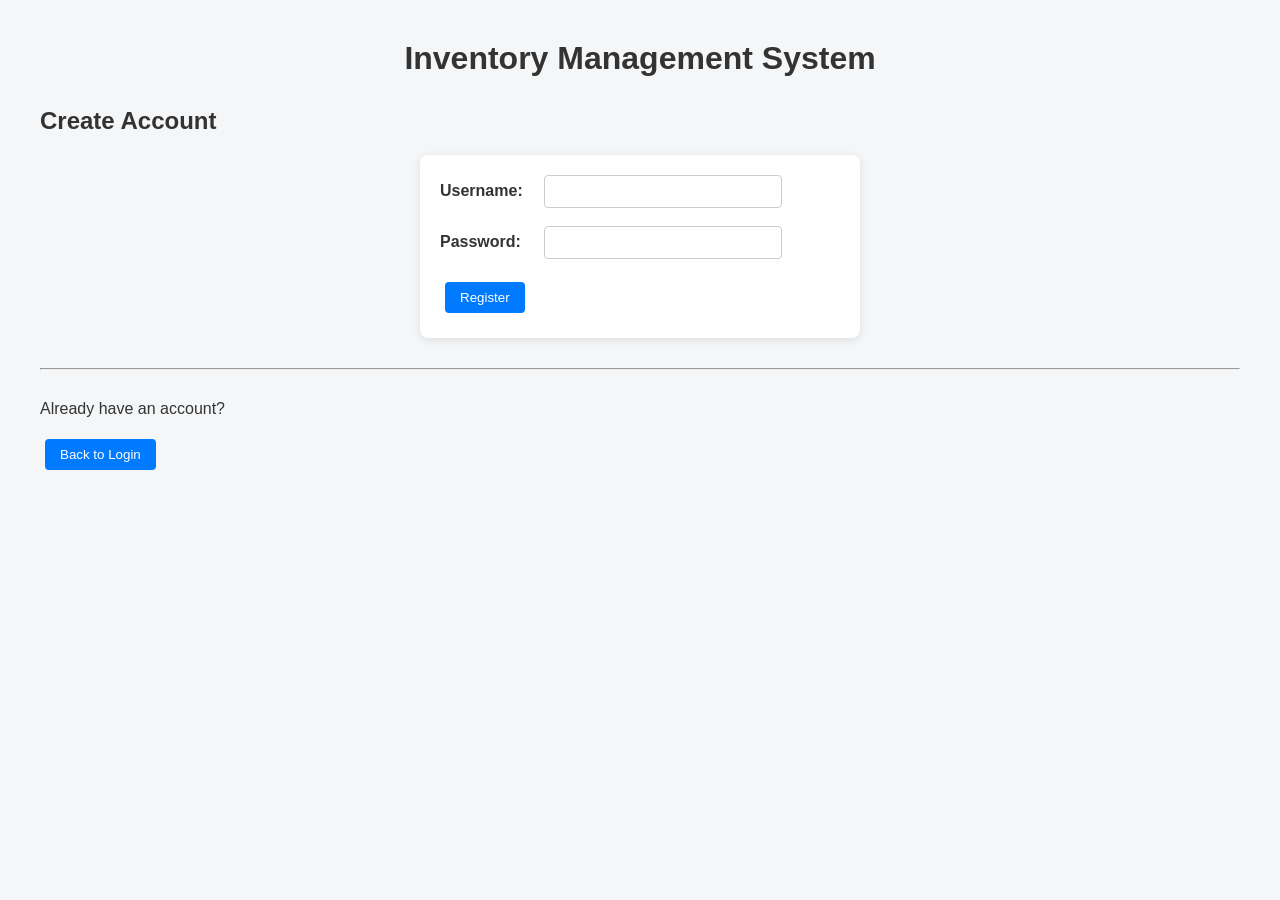
==== templates/register.html @ 545a4395 "Update inventory authentication and product numbering" ====
<!DOCTYPE html>
<html>

<head>

    <title>Register - Inventory Management</title>

    <link rel="stylesheet" href="/static/style.css">

</head>

<body>

    <div class="auth-box">

        <h1>Inventory Management System</h1>

        <h2>Create Account</h2>


        <form id="registerForm">

            <label>Username:</label>

            <input
                type="text"
                id="registerUsername"
                required
            >

            <br><br>


            <label>Password:</label>

            <input
                type="password"
                id="registerPassword"
                required
            >

            <br><br>


            <button type="submit">
                Register
            </button>

        </form>


        <p id="registerMessage"></p>


        <hr>


        <p>
            Already have an account?
        </p>


        <button
            type="button"
            id="backToLoginButton"
        >
            Back to Login
        </button>

    </div>


    <script>

        // ==========================================
        // REGISTRATION
        // ==========================================

        document
            .getElementById("registerForm")
            .addEventListener(
                "submit",
                async function(event) {

                    event.preventDefault();


                    const username =
                        document
                            .getElementById(
                                "registerUsername"
                            )
                            .value
                            .trim();


                    const password =
                        document
                            .getElementById(
                                "registerPassword"
                            )
                            .value;


                    const message =
                        document
                            .getElementById(
                                "registerMessage"
                            );


                    message.textContent =
                        "Creating account...";


                    try {

                        const response =
                            await fetch(
                                "/register",
                                {
                                    method: "POST",

                                    headers: {
                                        "Content-Type":
                                            "application/json"
                                    },

                                    body: JSON.stringify({
                                        username: username,
                                        password: password
                                    })
                                }
                            );


                        const data =
                            await response.json();


                        // Registration failed
                        if (!response.ok) {

                            message.textContent =
                                data.detail ||
                                "Registration failed.";

                            return;
                        }


                        // Registration successful
                        message.textContent =
                            "Registration successful!";


                        document
                            .getElementById(
                                "registerForm"
                            )
                            .reset();


                        // Go to login
                        setTimeout(
                            function() {

                                window.location.href =
                                    "/login-page";

                            },
                            1000
                        );


                    } catch(error) {

                        console.error(error);

                        message.textContent =
                            "Unable to connect to server.";

                    }

                }
            );


        // ==========================================
        // BACK TO LOGIN
        // ==========================================

        document
            .getElementById("backToLoginButton")
            .addEventListener(
                "click",
                function() {

                    window.location.href =
                        "/login-page";

                }
            );

    </script>

</body>

</html>
---- static/style.css ----
/* ==============================
   General Page Styling
   ============================== */

body {
    font-family: Arial, sans-serif;
    margin: 40px;
    background-color: #f4f6f8;
    color: #333;
}


/* ==============================
   Main Heading
   ============================== */

h1 {
    text-align: center;
    margin-bottom: 30px;
}


/* ==============================
   Section Headings
   ============================== */

h2 {
    margin-top: 25px;
}


/* Center Add / Update heading */

.form-title {
    text-align: center;
    margin-top: 25px;
    margin-bottom: 20px;
}


/* ==============================
   Product Form
   ============================== */

form {
    background-color: white;
    padding: 20px;
    width: 400px;
    margin: 0 auto 30px auto;
    border-radius: 8px;
    box-shadow: 0 2px 8px rgba(0, 0, 0, 0.1);
}


/* ==============================
   Labels
   ============================== */

label {
    display: inline-block;
    width: 100px;
    font-weight: bold;
}


/* ==============================
   Input Fields
   ============================== */

input {
    padding: 8px;
    width: 220px;
    border: 1px solid #ccc;
    border-radius: 4px;
}


/* ==============================
   Buttons
   ============================== */

button {
    padding: 8px 15px;
    margin: 5px;
    border: none;
    border-radius: 4px;
    cursor: pointer;
    background-color: #007bff;
    color: white;
}


/* Button Hover */

button:hover {
    opacity: 0.85;
}


/* ==============================
   Horizontal Line
   ============================== */

hr {
    margin: 30px 0;
}


/* ==============================
   Product Table
   ============================== */

table {
    width: 100%;
    background-color: white;
    border-collapse: collapse;
    box-shadow: 0 2px 8px rgba(0, 0, 0, 0.1);
}


/* Table Cells */

th,
td {
    padding: 12px;
    text-align: center;
    border: 1px solid #ddd;
}


/* Table Header */

th {
    background-color: #e9ecef;
    font-weight: bold;
}
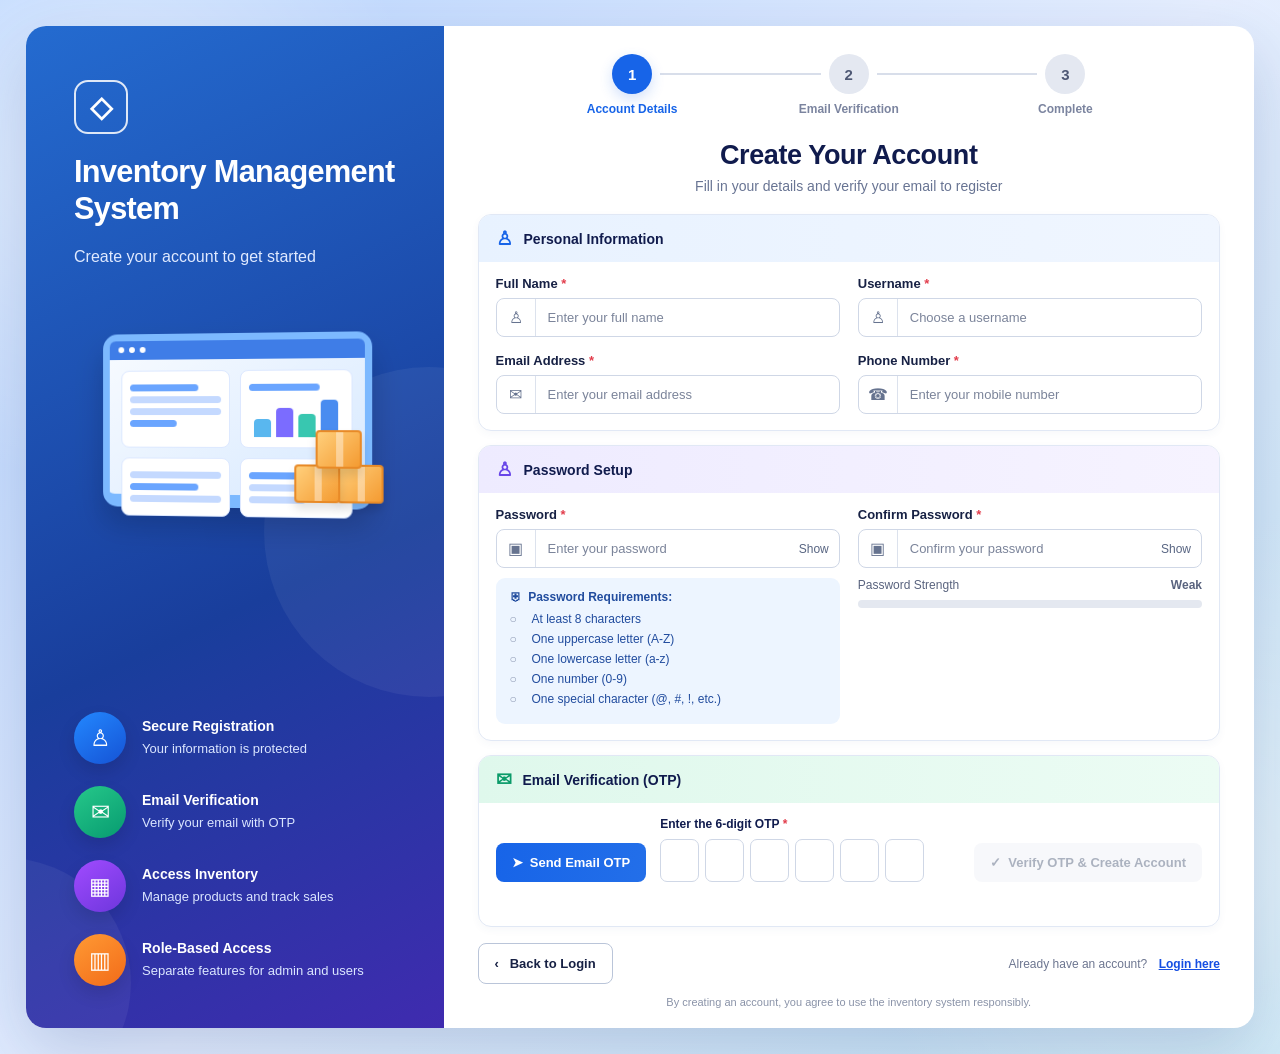
==== commit c3678e0d: "Add email OTP registration" ====
--- a/templates/register.html
+++ b/templates/register.html
@@ -1,209 +1,720 @@
 <!DOCTYPE html>
-<html>
-
+<html lang="en">
 <head>
-
-    <title>Register - Inventory Management</title>
-
-    <link rel="stylesheet" href="/static/style.css">
-
+    <meta charset="UTF-8">
+    <meta name="viewport" content="width=device-width, initial-scale=1.0">
+    <title>Create Account | Inventory Management System</title>
+    <style>
+        :root {
+            --blue: #1764e8;
+            --blue-dark: #173f9f;
+            --navy: #101b4d;
+            --muted: #687493;
+            --border: #dce3f0;
+            --panel: #f7f9ff;
+            --green: #0b9b69;
+        }
+
+        * { box-sizing: border-box; }
+
+        body {
+            margin: 0;
+            min-height: 100vh;
+            padding: 26px;
+            display: flex;
+            align-items: center;
+            justify-content: center;
+            background:
+                radial-gradient(circle at 8% 15%, rgba(255,255,255,.65), transparent 22%),
+                radial-gradient(circle at 94% 82%, rgba(255,255,255,.55), transparent 24%),
+                linear-gradient(135deg, #b8d5ff 0%, #e7efff 52%, #c4e5f5 100%);
+            color: var(--navy);
+            font-family: Inter, "Segoe UI", Arial, sans-serif;
+        }
+
+        .register-shell {
+            width: min(1250px, 100%);
+            min-height: 760px;
+            display: grid;
+            grid-template-columns: 34% 66%;
+            overflow: hidden;
+            border-radius: 20px;
+            background: #fff;
+            box-shadow: 0 24px 70px rgba(31, 63, 130, .22);
+        }
+
+        .welcome-panel {
+            position: relative;
+            overflow: hidden;
+            padding: 54px 48px 42px;
+            color: #fff;
+            background: linear-gradient(155deg, #246bd0 0%, #193e9c 57%, #3f2baf 100%);
+            display: flex;
+            flex-direction: column;
+        }
+
+        .welcome-panel::before,
+        .welcome-panel::after {
+            content: "";
+            position: absolute;
+            border-radius: 50%;
+            background: rgba(255,255,255,.055);
+            pointer-events: none;
+        }
+        .welcome-panel::before { width: 330px; height: 330px; right: -150px; top: 34%; }
+        .welcome-panel::after { width: 250px; height: 250px; left: -145px; bottom: -80px; }
+
+        .brand-icon {
+            width: 54px;
+            height: 54px;
+            display: grid;
+            place-items: center;
+            margin-bottom: 20px;
+            border: 2px solid rgba(255,255,255,.85);
+            border-radius: 14px;
+            font-size: 29px;
+            font-weight: 700;
+        }
+
+        .welcome-panel h1 {
+            max-width: 360px;
+            margin: 0;
+            font-size: clamp(27px, 2.4vw, 35px);
+            line-height: 1.2;
+            letter-spacing: -.7px;
+        }
+
+        .welcome-subtitle {
+            margin: 16px 0 0;
+            color: #e0eaff;
+            font-size: 16px;
+            line-height: 1.6;
+        }
+
+        .illustration {
+            position: relative;
+            z-index: 1;
+            min-height: 230px;
+            margin: 36px 0 28px;
+            display: flex;
+            align-items: center;
+            justify-content: center;
+        }
+
+        .dashboard-art {
+            position: relative;
+            width: 270px;
+            height: 175px;
+            border: 7px solid #7cb9ff;
+            border-bottom-width: 13px;
+            border-radius: 15px;
+            background: linear-gradient(145deg, #f8fbff, #d7e9ff);
+            box-shadow: 0 18px 30px rgba(0,0,0,.18);
+            transform: perspective(600px) rotateY(-5deg);
+        }
+        .dashboard-art::before {
+            content: "";
+            position: absolute;
+            left: 0; right: 0; top: 0;
+            height: 19px;
+            background: #3f7de7;
+            border-radius: 6px 6px 0 0;
+        }
+        .window-dots {
+            position: absolute;
+            z-index: 2;
+            top: 6px; left: 9px;
+            display: flex; gap: 5px;
+        }
+        .window-dots span { width: 6px; height: 6px; border-radius: 50%; background: #fff; }
+        .art-grid {
+            position: absolute;
+            inset: 30px 12px 12px;
+            display: grid;
+            grid-template-columns: 1fr 1fr;
+            gap: 10px;
+        }
+        .art-card {
+            border-radius: 8px;
+            background: #fff;
+            border: 1px solid #dce8ff;
+            padding: 8px;
+        }
+        .art-line { height: 7px; margin: 5px 0; border-radius: 5px; background: #c4d9ff; }
+        .art-line.blue { background: #6aa5ff; width: 75%; }
+        .art-bars { height: 43px; display: flex; align-items: end; gap: 5px; padding: 2px 5px; }
+        .art-bars span { flex: 1; border-radius: 4px 4px 0 0; background: #59b7ef; }
+        .art-bars span:nth-child(1) { height: 45%; }
+        .art-bars span:nth-child(2) { height: 75%; background: #7b6cff; }
+        .art-bars span:nth-child(3) { height: 58%; background: #38c7b0; }
+        .art-bars span:nth-child(4) { height: 95%; background: #498cf0; }
+        .box-stack {
+            position: absolute;
+            right: -18px;
+            bottom: -7px;
+            width: 100px;
+            height: 72px;
+        }
+        .box-stack span {
+            position: absolute;
+            width: 45px; height: 38px;
+            background: linear-gradient(135deg, #ffcf7b, #f49b32);
+            border: 2px solid #e88a27;
+            border-radius: 4px;
+            box-shadow: 0 6px 10px rgba(0,0,0,.12);
+        }
+        .box-stack span::after { content: ""; position: absolute; top: 0; bottom: 0; left: 18px; width: 7px; background: rgba(255,255,255,.4); }
+        .box-stack span:nth-child(1) { right: 0; bottom: 0; }
+        .box-stack span:nth-child(2) { right: 42px; bottom: 0; }
+        .box-stack span:nth-child(3) { right: 21px; bottom: 34px; }
+
+        .benefits { position: relative; z-index: 1; display: grid; gap: 22px; margin-top: auto; }
+        .benefit { display: flex; align-items: center; gap: 16px; }
+        .benefit-icon {
+            flex: 0 0 52px;
+            height: 52px;
+            display: grid;
+            place-items: center;
+            border-radius: 50%;
+            font-size: 23px;
+            background: linear-gradient(145deg, #2388ff, #1553d5);
+            box-shadow: 0 8px 18px rgba(0,0,0,.12);
+        }
+        .benefit:nth-child(2) .benefit-icon { background: linear-gradient(145deg, #26c88a, #079b70); }
+        .benefit:nth-child(3) .benefit-icon { background: linear-gradient(145deg, #a14bff, #6d36dc); }
+        .benefit:nth-child(4) .benefit-icon { background: linear-gradient(145deg, #ff9a34, #f26b19); }
+        .benefit strong { display: block; font-size: 14px; margin-bottom: 5px; }
+        .benefit span:last-child { color: #dbe6ff; font-size: 13px; line-height: 1.4; }
+
+        .form-panel { padding: 28px 34px 20px; min-width: 0; }
+        .progress {
+            display: grid;
+            grid-template-columns: 1fr 1fr 1fr;
+            max-width: 650px;
+            margin: 0 auto 24px;
+        }
+        .progress-step { position: relative; text-align: center; color: #7b849f; font-size: 12px; font-weight: 600; }
+        .progress-step:not(:last-child)::after {
+            content: "";
+            position: absolute;
+            height: 2px;
+            background: #d8deea;
+            left: calc(50% + 28px);
+            right: calc(-50% + 28px);
+            top: 19px;
+        }
+        .step-number {
+            position: relative;
+            z-index: 1;
+            width: 40px; height: 40px;
+            display: grid;
+            place-items: center;
+            margin: 0 auto 8px;
+            border-radius: 50%;
+            background: #e4e8f1;
+            color: #4e5874;
+            font-size: 15px;
+        }
+        .progress-step.active { color: var(--blue); }
+        .progress-step.active .step-number { background: var(--blue); color: white; box-shadow: 0 5px 14px #1764e833; }
+        .progress-step.done .step-number { background: #d8f8e9; color: #087d55; }
+        .form-heading { text-align: center; margin-bottom: 20px; }
+        .form-heading h2 { font-size: 27px; margin: 0 0 7px; letter-spacing: -.4px; }
+        .form-heading p { margin: 0; color: var(--muted); font-size: 14px; }
+
+        .section-card {
+            margin-bottom: 14px;
+            border: 1px solid #e1e8f5;
+            border-radius: 13px;
+            overflow: hidden;
+            box-shadow: 0 3px 9px rgba(42, 76, 140, .04);
+        }
+        .section-title {
+            display: flex;
+            align-items: center;
+            gap: 11px;
+            padding: 12px 17px;
+            font-size: 14px;
+            font-weight: 750;
+            background: linear-gradient(90deg, #e8f2ff, #f0f6ff);
+        }
+        .section-title .section-symbol { font-size: 19px; color: var(--blue); }
+        .password-section .section-title { background: linear-gradient(90deg, #eeebff, #f6f3ff); }
+        .password-section .section-symbol { color: #6846e8; }
+        .otp-section .section-title { background: linear-gradient(90deg, #dff8ec, #ecfcf4); }
+        .otp-section .section-symbol { color: var(--green); }
+        .section-body { padding: 14px 17px 16px; }
+        .field-grid { display: grid; grid-template-columns: 1fr 1fr; gap: 16px 18px; }
+        .field { min-width: 0; }
+        .field label { display: block; margin-bottom: 7px; font-size: 13px; font-weight: 650; color: #172144; }
+        .required { color: #e23c4b; }
+        .input-wrap { display: flex; align-items: center; min-width: 0; border: 1px solid #cfd7e6; border-radius: 8px; background: #fff; transition: border .18s, box-shadow .18s; }
+        .input-wrap:focus-within { border-color: #4384f5; box-shadow: 0 0 0 3px #4384f51c; }
+        .input-icon { width: 39px; align-self: stretch; display: grid; place-items: center; flex: 0 0 39px; border-right: 1px solid #dce2ed; color: #66738f; font-size: 16px; }
+        .input-wrap input { width: 100%; min-width: 0; padding: 11px 12px; border: 0; outline: 0; background: transparent; color: #152044; font: inherit; font-size: 13px; }
+        .input-wrap input::placeholder { color: #7b849a; }
+        .show-password { border: 0; background: transparent; color: #586582; padding: 8px 10px; cursor: pointer; font-size: 12px; }
+        .password-details { display: grid; grid-template-columns: 1fr 1fr; gap: 18px; margin-top: 10px; }
+        .requirements { border-radius: 9px; padding: 12px 14px; background: #edf5ff; color: #214c9e; font-size: 12px; }
+        .requirements-title { font-weight: 750; margin-bottom: 8px; }
+        .requirement { display: flex; gap: 9px; align-items: center; margin: 6px 0; }
+        .requirement .check { width: 13px; font-weight: 800; color: #8995b0; }
+        .requirement.valid .check { color: #079968; }
+        .strength-head { display: flex; justify-content: space-between; color: #59637e; font-size: 12px; margin-bottom: 8px; }
+        .strength-track { height: 8px; border-radius: 99px; overflow: hidden; background: #e4e8f0; }
+        .strength-fill { width: 0; height: 100%; border-radius: inherit; background: #e45a65; transition: width .2s; }
+        .password-match { margin-top: 8px; min-height: 16px; font-size: 12px; color: #d33c4b; }
+
+        .otp-controls { display: grid; grid-template-columns: auto 1fr auto; gap: 14px; align-items: end; }
+        .btn { display: inline-flex; align-items: center; justify-content: center; gap: 8px; border: 0; border-radius: 8px; padding: 12px 16px; font-weight: 700; font-size: 13px; cursor: pointer; transition: transform .15s, box-shadow .15s, opacity .15s; }
+        .btn:hover:not(:disabled) { transform: translateY(-1px); box-shadow: 0 6px 15px rgba(23,100,232,.18); }
+        .btn:disabled { cursor: not-allowed; opacity: .48; }
+        .btn-primary { background: linear-gradient(100deg, #1764e8, #236fe9); color: white; }
+        .btn-light { color: #52607c; background: #f0f2f7; }
+        .otp-label { display: block; font-size: 12px; font-weight: 700; margin-bottom: 8px; }
+        .otp-inputs { display: flex; gap: 6px; }
+        .otp-inputs input { width: 39px; height: 43px; border: 1px solid #cfd7e6; border-radius: 7px; text-align: center; font-size: 18px; font-weight: 700; color: #16234b; outline: none; }
+        .otp-inputs input:focus { border-color: var(--blue); box-shadow: 0 0 0 3px #1764e81a; }
+        .status-message { min-height: 18px; margin: 10px 0 0; font-size: 12px; line-height: 1.45; }
+        .status-message.error { color: #c72f42; }
+        .status-message.success { color: #087f58; }
+        .status-message.info { color: #53617e; }
+        .form-footer { display: flex; align-items: center; justify-content: space-between; gap: 12px; padding-top: 2px; }
+        .btn-back { border: 1px solid #bac5d9; color: #172144; background: #fff; }
+        .login-note { font-size: 12px; color: #6d7690; text-align: right; }
+        .login-note a { color: #154ee2; font-weight: 700; margin-left: 8px; }
+        a { text-decoration: underline; }
+        .fine-print { margin: 12px 0 0; text-align: center; color: #8a93a8; font-size: 11px; }
+
+        @media (max-width: 1050px) {
+            body { padding: 16px; align-items: flex-start; }
+            .register-shell { grid-template-columns: 30% 70%; }
+            .welcome-panel { padding: 38px 25px; }
+            .form-panel { padding: 24px 22px 18px; }
+            .otp-controls { grid-template-columns: 1fr; }
+            .otp-controls .btn { width: 100%; }
+            .otp-inputs { justify-content: flex-start; }
+        }
+        @media (max-width: 760px) {
+            body { padding: 0; background: #edf3ff; }
+            .register-shell { display: block; border-radius: 0; min-height: 100vh; }
+            .welcome-panel { padding: 25px 24px; }
+            .brand-icon { width: 43px; height: 43px; font-size: 23px; margin-bottom: 12px; }
+            .welcome-panel h1 { font-size: 25px; }
+            .welcome-subtitle { margin-top: 8px; }
+            .illustration { min-height: 150px; margin: 20px 0; transform: scale(.82); }
+            .benefits { grid-template-columns: 1fr 1fr; gap: 15px; margin-top: 0; }
+            .benefit { gap: 10px; align-items: flex-start; }
+            .benefit-icon { flex-basis: 40px; height: 40px; font-size: 18px; }
+            .benefit strong { font-size: 12px; }
+            .benefit span:last-child { font-size: 11px; }
+            .form-panel { padding: 23px 16px; }
+            .form-heading h2 { font-size: 24px; }
+            .field-grid, .password-details { grid-template-columns: 1fr; gap: 14px; }
+            .otp-inputs { gap: 7px; }
+            .otp-inputs input { width: min(12vw, 43px); height: 43px; }
+            .form-footer { align-items: flex-start; flex-direction: column; }
+            .login-note { text-align: left; }
+        }
+    </style>
 </head>
-
 <body>
-
-    <div class="auth-box">
-
-        <h1>Inventory Management System</h1>
-
-        <h2>Create Account</h2>
-
-
-        <form id="registerForm">
-
-            <label>Username:</label>
-
-            <input
-                type="text"
-                id="registerUsername"
-                required
-            >
-
-            <br><br>
-
-
-            <label>Password:</label>
-
-            <input
-                type="password"
-                id="registerPassword"
-                required
-            >
-
-            <br><br>
-
-
-            <button type="submit">
-                Register
-            </button>
-
-        </form>
-
-
-        <p id="registerMessage"></p>
-
-
-        <hr>
-
-
-        <p>
-            Already have an account?
-        </p>
-
-
-        <button
-            type="button"
-            id="backToLoginButton"
-        >
-            Back to Login
-        </button>
-
-    </div>
-
+    <main class="register-shell">
+        <aside class="welcome-panel">
+            <div class="brand-icon" aria-hidden="true">◇</div>
+            <h1>Inventory Management System</h1>
+            <p class="welcome-subtitle">Create your account to get started</p>
+
+            <div class="illustration" aria-hidden="true">
+                <div class="dashboard-art">
+                    <div class="window-dots"><span></span><span></span><span></span></div>
+                    <div class="art-grid">
+                        <div class="art-card">
+                            <div class="art-line blue"></div><div class="art-line"></div><div class="art-line"></div>
+                            <div class="art-line blue" style="width:52%"></div>
+                        </div>
+                        <div class="art-card"><div class="art-line blue"></div><div class="art-bars"><span></span><span></span><span></span><span></span></div></div>
+                        <div class="art-card"><div class="art-line"></div><div class="art-line blue"></div><div class="art-line"></div></div>
+                        <div class="art-card"><div class="art-line blue"></div><div class="art-line"></div><div class="art-line" style="width:60%"></div></div>
+                    </div>
+                    <div class="box-stack"><span></span><span></span><span></span></div>
+                </div>
+            </div>
+
+            <div class="benefits">
+                <div class="benefit">
+                    <div class="benefit-icon">♙</div>
+                    <div><strong>Secure Registration</strong><span>Your information is protected</span></div>
+                </div>
+                <div class="benefit">
+                    <div class="benefit-icon">✉</div>
+                    <div><strong>Email Verification</strong><span>Verify your email with OTP</span></div>
+                </div>
+                <div class="benefit">
+                    <div class="benefit-icon">▦</div>
+                    <div><strong>Access Inventory</strong><span>Manage products and track sales</span></div>
+                </div>
+                <div class="benefit">
+                    <div class="benefit-icon">▥</div>
+                    <div><strong>Role-Based Access</strong><span>Separate features for admin and users</span></div>
+                </div>
+            </div>
+        </aside>
+
+        <section class="form-panel">
+            <div class="progress" aria-label="Registration progress">
+                <div class="progress-step active" id="step1"><div class="step-number">1</div><span>Account Details</span></div>
+                <div class="progress-step" id="step2"><div class="step-number">2</div><span>Email Verification</span></div>
+                <div class="progress-step" id="step3"><div class="step-number">3</div><span>Complete</span></div>
+            </div>
+
+            <header class="form-heading">
+                <h2>Create Your Account</h2>
+                <p>Fill in your details and verify your email to register</p>
+            </header>
+
+            <form id="registerForm" novalidate>
+                <section class="section-card">
+                    <div class="section-title"><span class="section-symbol">♙</span>Personal Information</div>
+                    <div class="section-body">
+                        <div class="field-grid">
+                            <div class="field">
+                                <label for="fullName">Full Name <span class="required">*</span></label>
+                                <div class="input-wrap"><span class="input-icon">♙</span><input id="fullName" name="full_name" type="text" placeholder="Enter your full name" autocomplete="name" maxlength="100" required></div>
+                            </div>
+                            <div class="field">
+                                <label for="registerUsername">Username <span class="required">*</span></label>
+                                <div class="input-wrap"><span class="input-icon">♙</span><input id="registerUsername" name="username" type="text" placeholder="Choose a username" autocomplete="username" maxlength="50" required></div>
+                            </div>
+                            <div class="field">
+                                <label for="registerEmail">Email Address <span class="required">*</span></label>
+                                <div class="input-wrap"><span class="input-icon">✉</span><input id="registerEmail" name="email" type="email" placeholder="Enter your email address" autocomplete="email" maxlength="255" required></div>
+                            </div>
+                            <div class="field">
+                                <label for="registerPhone">Phone Number <span class="required">*</span></label>
+                                <div class="input-wrap"><span class="input-icon">☎</span><input id="registerPhone" name="phone" type="tel" placeholder="Enter your mobile number" autocomplete="tel" inputmode="tel" maxlength="20" required></div>
+                            </div>
+                        </div>
+                    </div>
+                </section>
+
+                <section class="section-card password-section">
+                    <div class="section-title"><span class="section-symbol">♙</span>Password Setup</div>
+                    <div class="section-body">
+                        <div class="field-grid">
+                            <div class="field">
+                                <label for="registerPassword">Password <span class="required">*</span></label>
+                                <div class="input-wrap"><span class="input-icon">▣</span><input id="registerPassword" name="password" type="password" placeholder="Enter your password" autocomplete="new-password" required><button class="show-password" type="button" data-toggle="registerPassword">Show</button></div>
+                            </div>
+                            <div class="field">
+                                <label for="confirmPassword">Confirm Password <span class="required">*</span></label>
+                                <div class="input-wrap"><span class="input-icon">▣</span><input id="confirmPassword" name="confirm_password" type="password" placeholder="Confirm your password" autocomplete="new-password" required><button class="show-password" type="button" data-toggle="confirmPassword">Show</button></div>
+                            </div>
+                        </div>
+                        <div class="password-details">
+                            <div class="requirements">
+                                <div class="requirements-title">⛨ &nbsp;Password Requirements:</div>
+                                <div class="requirement" id="reqLength"><span class="check">○</span><span>At least 8 characters</span></div>
+                                <div class="requirement" id="reqUpper"><span class="check">○</span><span>One uppercase letter (A-Z)</span></div>
+                                <div class="requirement" id="reqLower"><span class="check">○</span><span>One lowercase letter (a-z)</span></div>
+                                <div class="requirement" id="reqNumber"><span class="check">○</span><span>One number (0-9)</span></div>
+                                <div class="requirement" id="reqSpecial"><span class="check">○</span><span>One special character (@, #, !, etc.)</span></div>
+                            </div>
+                            <div>
+                                <div class="strength-head"><span>Password Strength</span><strong id="strengthLabel">Weak</strong></div>
+                                <div class="strength-track"><div class="strength-fill" id="strengthFill"></div></div>
+                                <div id="passwordMatch" class="password-match" aria-live="polite"></div>
+                            </div>
+                        </div>
+                    </div>
+                </section>
+
+                <section class="section-card otp-section">
+                    <div class="section-title"><span class="section-symbol">✉</span>Email Verification (OTP)</div>
+                    <div class="section-body">
+                        <div class="otp-controls">
+                            <button type="button" class="btn btn-primary" id="sendOtpButton">➤ &nbsp;Send Email OTP</button>
+                            <div>
+                                <label class="otp-label" for="otp1">Enter the 6-digit OTP <span class="required">*</span></label>
+                                <div class="otp-inputs" aria-label="Six digit email verification code">
+                                    <input id="otp1" class="otp-digit" inputmode="numeric" autocomplete="one-time-code" maxlength="1" aria-label="OTP digit 1" required>
+                                    <input class="otp-digit" inputmode="numeric" maxlength="1" aria-label="OTP digit 2" required>
+                                    <input class="otp-digit" inputmode="numeric" maxlength="1" aria-label="OTP digit 3" required>
+                                    <input class="otp-digit" inputmode="numeric" maxlength="1" aria-label="OTP digit 4" required>
+                                    <input class="otp-digit" inputmode="numeric" maxlength="1" aria-label="OTP digit 5" required>
+                                    <input class="otp-digit" inputmode="numeric" maxlength="1" aria-label="OTP digit 6" required>
+                                </div>
+                            </div>
+                            <button type="submit" class="btn btn-light" id="verifyOtpButton" disabled>✓ &nbsp;Verify OTP &amp; Create Account</button>
+                        </div>
+                        <p id="registerMessage" class="status-message" role="status" aria-live="polite"></p>
+                    </div>
+                </section>
+            </form>
+
+            <footer class="form-footer">
+                <button type="button" class="btn btn-back" id="backToLoginButton">‹ &nbsp; Back to Login</button>
+                <div class="login-note">Already have an account? <a href="/login-page">Login here</a></div>
+            </footer>
+            <p class="fine-print">By creating an account, you agree to use the inventory system responsibly.</p>
+        </section>
+    </main>
 
     <script>
-
-        // ==========================================
-        // REGISTRATION
-        // ==========================================
-
-        document
-            .getElementById("registerForm")
-            .addEventListener(
-                "submit",
-                async function(event) {
-
-                    event.preventDefault();
-
-
-                    const username =
-                        document
-                            .getElementById(
-                                "registerUsername"
-                            )
-                            .value
-                            .trim();
-
-
-                    const password =
-                        document
-                            .getElementById(
-                                "registerPassword"
-                            )
-                            .value;
-
-
-                    const message =
-                        document
-                            .getElementById(
-                                "registerMessage"
-                            );
-
-
-                    message.textContent =
-                        "Creating account...";
-
-
-                    try {
-
-                        const response =
-                            await fetch(
-                                "/register",
-                                {
-                                    method: "POST",
-
-                                    headers: {
-                                        "Content-Type":
-                                            "application/json"
-                                    },
-
-                                    body: JSON.stringify({
-                                        username: username,
-                                        password: password
-                                    })
-                                }
-                            );
-
-
-                        const data =
-                            await response.json();
-
-
-                        // Registration failed
-                        if (!response.ok) {
-
-                            message.textContent =
-                                data.detail ||
-                                "Registration failed.";
-
-                            return;
-                        }
-
-
-                        // Registration successful
-                        message.textContent =
-                            "Registration successful!";
-
-
-                        document
-                            .getElementById(
-                                "registerForm"
-                            )
-                            .reset();
-
-
-                        // Go to login
-                        setTimeout(
-                            function() {
-
-                                window.location.href =
-                                    "/login-page";
-
-                            },
-                            1000
-                        );
-
-
-                    } catch(error) {
-
-                        console.error(error);
-
-                        message.textContent =
-                            "Unable to connect to server.";
-
-                    }
-
-                }
-            );
-
-
-        // ==========================================
-        // BACK TO LOGIN
-        // ==========================================
-
-        document
-            .getElementById("backToLoginButton")
-            .addEventListener(
-                "click",
-                function() {
-
-                    window.location.href =
-                        "/login-page";
-
-                }
-            );
-
+        const form = document.getElementById("registerForm");
+        const passwordInput = document.getElementById("registerPassword");
+        const confirmInput = document.getElementById("confirmPassword");
+        const emailInput = document.getElementById("registerEmail");
+        const sendOtpButton = document.getElementById("sendOtpButton");
+        const verifyOtpButton = document.getElementById("verifyOtpButton");
+        const message = document.getElementById("registerMessage");
+        const otpInputs = Array.from(document.querySelectorAll(".otp-digit"));
+        let otpSent = false;
+
+        function showMessage(text, type = "info") {
+            message.textContent = text;
+            message.className = "status-message " + type;
+        }
+
+        function passwordChecks(password) {
+            return {
+                length: password.length >= 8,
+                upper: /[A-Z]/.test(password),
+                lower: /[a-z]/.test(password),
+                number: /[0-9]/.test(password),
+                special: /[^A-Za-z0-9]/.test(password)
+            };
+        }
+
+        function updatePasswordUI() {
+            const checks = passwordChecks(passwordInput.value);
+            const ids = {
+                length: "reqLength",
+                upper: "reqUpper",
+                lower: "reqLower",
+                number: "reqNumber",
+                special: "reqSpecial"
+            };
+
+            Object.entries(ids).forEach(([key, id]) => {
+                const item = document.getElementById(id);
+                item.classList.toggle("valid", checks[key]);
+                item.querySelector(".check").textContent = checks[key] ? "✓" : "○";
+            });
+
+            const score = Object.values(checks).filter(Boolean).length;
+            const fill = document.getElementById("strengthFill");
+            const label = document.getElementById("strengthLabel");
+            const strengths = [
+                { text: "Weak", width: "15%", color: "#e45a65" },
+                { text: "Weak", width: "30%", color: "#e45a65" },
+                { text: "Fair", width: "50%", color: "#e5a32b" },
+                { text: "Good", width: "70%", color: "#3b91d8" },
+                { text: "Strong", width: "85%", color: "#15a578" },
+                { text: "Very strong", width: "100%", color: "#07865d" }
+            ];
+            fill.style.width = passwordInput.value ? strengths[score].width : "0";
+            fill.style.background = strengths[score].color;
+            label.textContent = passwordInput.value ? strengths[score].text : "Weak";
+
+            const match = document.getElementById("passwordMatch");
+            if (!confirmInput.value) {
+                match.textContent = "";
+            } else if (passwordInput.value === confirmInput.value) {
+                match.textContent = "✓ Passwords match";
+                match.style.color = "#087f58";
+            } else {
+                match.textContent = "Passwords do not match";
+                match.style.color = "#c72f42";
+            }
+            verifyOtpButton.disabled = !otpSent || otpInputs.some(input => !input.value);
+        }
+
+        passwordInput.addEventListener("input", updatePasswordUI);
+        confirmInput.addEventListener("input", updatePasswordUI);
+
+        document.querySelectorAll("[data-toggle]").forEach(button => {
+            button.addEventListener("click", () => {
+                const input = document.getElementById(button.dataset.toggle);
+                const show = input.type === "password";
+                input.type = show ? "text" : "password";
+                button.textContent = show ? "Hide" : "Show";
+            });
+        });
+
+        otpInputs.forEach((input, index) => {
+            input.addEventListener("input", () => {
+                input.value = input.value.replace(/\D/g, "").slice(-1);
+                if (input.value && index < otpInputs.length - 1) otpInputs[index + 1].focus();
+                updatePasswordUI();
+            });
+            input.addEventListener("keydown", event => {
+                if (event.key === "Backspace" && !input.value && index > 0) otpInputs[index - 1].focus();
+                if (event.key === "ArrowLeft" && index > 0) otpInputs[index - 1].focus();
+                if (event.key === "ArrowRight" && index < otpInputs.length - 1) otpInputs[index + 1].focus();
+            });
+            input.addEventListener("paste", event => {
+                const pasted = (event.clipboardData || window.clipboardData).getData("text").replace(/\D/g, "").slice(0, 6);
+                if (!pasted) return;
+                event.preventDefault();
+                pasted.split("").forEach((digit, i) => { if (otpInputs[i]) otpInputs[i].value = digit; });
+                otpInputs[Math.min(pasted.length, 5)].focus();
+                updatePasswordUI();
+            });
+        });
+
+        function getRegistrationData() {
+            return {
+                full_name: document.getElementById("fullName").value.trim(),
+                username: document.getElementById("registerUsername").value.trim(),
+                email: emailInput.value.trim(),
+                phone: document.getElementById("registerPhone").value.trim(),
+                password: passwordInput.value
+            };
+        }
+
+        
+function validateDetails() {
+    // Validate only registration fields, not the OTP boxes.
+    const registrationFields = [
+        document.getElementById("fullName"),
+        document.getElementById("registerUsername"),
+        document.getElementById("registerEmail"),
+        document.getElementById("registerPhone"),
+        document.getElementById("registerPassword"),
+        document.getElementById("confirmPassword")
+    ];
+
+    for (const field of registrationFields) {
+        if (!field.checkValidity()) {
+            field.reportValidity();
+            return false;
+        }
+    }
+
+    const data = getRegistrationData();
+
+    if (!/^[A-Za-z0-9_.-]{3,50}$/.test(data.username)) {
+        showMessage(
+            "Username must be 3–50 characters and use letters, numbers, dots, underscores, or hyphens.",
+            "error"
+        );
+        return false;
+    }
+
+    if (!/^[0-9+() -]{7,20}$/.test(data.phone)) {
+        showMessage("Please enter a valid phone number.", "error");
+        return false;
+    }
+
+    const checks = passwordChecks(data.password);
+
+    if (!Object.values(checks).every(Boolean)) {
+        showMessage("Please meet all password requirements.", "error");
+        return false;
+    }
+
+    if (data.password !== confirmInput.value) {
+        showMessage("Passwords do not match.", "error");
+        return false;
+    }
+
+    return true;
+}
+
+
+
+        async function readResponse(response) {
+            const data = await response.json().catch(() => ({}));
+            if (!response.ok) {
+                const detail = typeof data.detail === "string" ? data.detail : "Request failed. Please try again.";
+                throw new Error(detail);
+            }
+            return data;
+        }
+
+        sendOtpButton.addEventListener("click", async () => {
+            if (!validateDetails()) return;
+            const originalText = sendOtpButton.textContent;
+            sendOtpButton.disabled = true;
+            sendOtpButton.textContent = "Sending OTP...";
+            showMessage("Sending a verification code to your email...", "info");
+
+            try {
+                const response = await fetch("/register/send-otp", {
+                    method: "POST",
+                    headers: { "Content-Type": "application/json" },
+                    body: JSON.stringify(getRegistrationData())
+                });
+                const data = await readResponse(response);
+                otpSent = true;
+                document.getElementById("step2").classList.add("active");
+                document.getElementById("step1").classList.add("done");
+                showMessage(data.message || "OTP sent. Please check your email. The code expires in 5 minutes.", "success");
+                otpInputs[0].focus();
+            } catch (error) {
+                showMessage(error.message || "Unable to send OTP. Please try again.", "error");
+            } finally {
+                sendOtpButton.disabled = false;
+                sendOtpButton.textContent = originalText;
+                updatePasswordUI();
+            }
+        });
+
+        form.addEventListener("submit", async event => {
+            event.preventDefault();
+            if (!validateDetails()) return;
+            if (!otpSent) {
+                showMessage("Please send an email OTP first.", "error");
+                return;
+            }
+            const otp = otpInputs.map(input => input.value).join("");
+            if (!/^\d{6}$/.test(otp)) {
+                showMessage("Enter the complete six-digit OTP.", "error");
+                return;
+            }
+
+            verifyOtpButton.disabled = true;
+            verifyOtpButton.textContent = "Verifying...";
+            showMessage("Verifying OTP and creating your account...", "info");
+
+            try {
+                const data = getRegistrationData();
+                const response = await fetch("/register/verify-otp", {
+                    method: "POST",
+                    headers: { "Content-Type": "application/json" },
+                    body: JSON.stringify({ email: data.email, otp: otp })
+                });
+                const result = await readResponse(response);
+                document.getElementById("step2").classList.add("done");
+                document.getElementById("step3").classList.add("active");
+                document.querySelector("#step3 .step-number").textContent = "✓";
+                showMessage(result.message || "Registration successful! You can now log in.", "success");
+                form.reset();
+                otpSent = false;
+                otpInputs.forEach(input => input.value = "");
+                updatePasswordUI();
+                setTimeout(() => { window.location.href = "/login-page"; }, 1400);
+            } catch (error) {
+                showMessage(error.message || "OTP verification failed. Please check the code and try again.", "error");
+                verifyOtpButton.disabled = false;
+            } finally {
+                verifyOtpButton.textContent = "✓  Verify OTP & Create Account";
+            }
+        });
+
+        document.getElementById("backToLoginButton").addEventListener("click", () => {
+            window.location.href = "/login-page";
+        });
+
+        emailInput.addEventListener("input", () => {
+            if (otpSent) {
+                otpSent = false;
+                otpInputs.forEach(input => input.value = "");
+                showMessage("Email changed. Send a new OTP to verify this address.", "info");
+                updatePasswordUI();
+            }
+        });
     </script>
-
 </body>
-
-</html> 
+</html>
